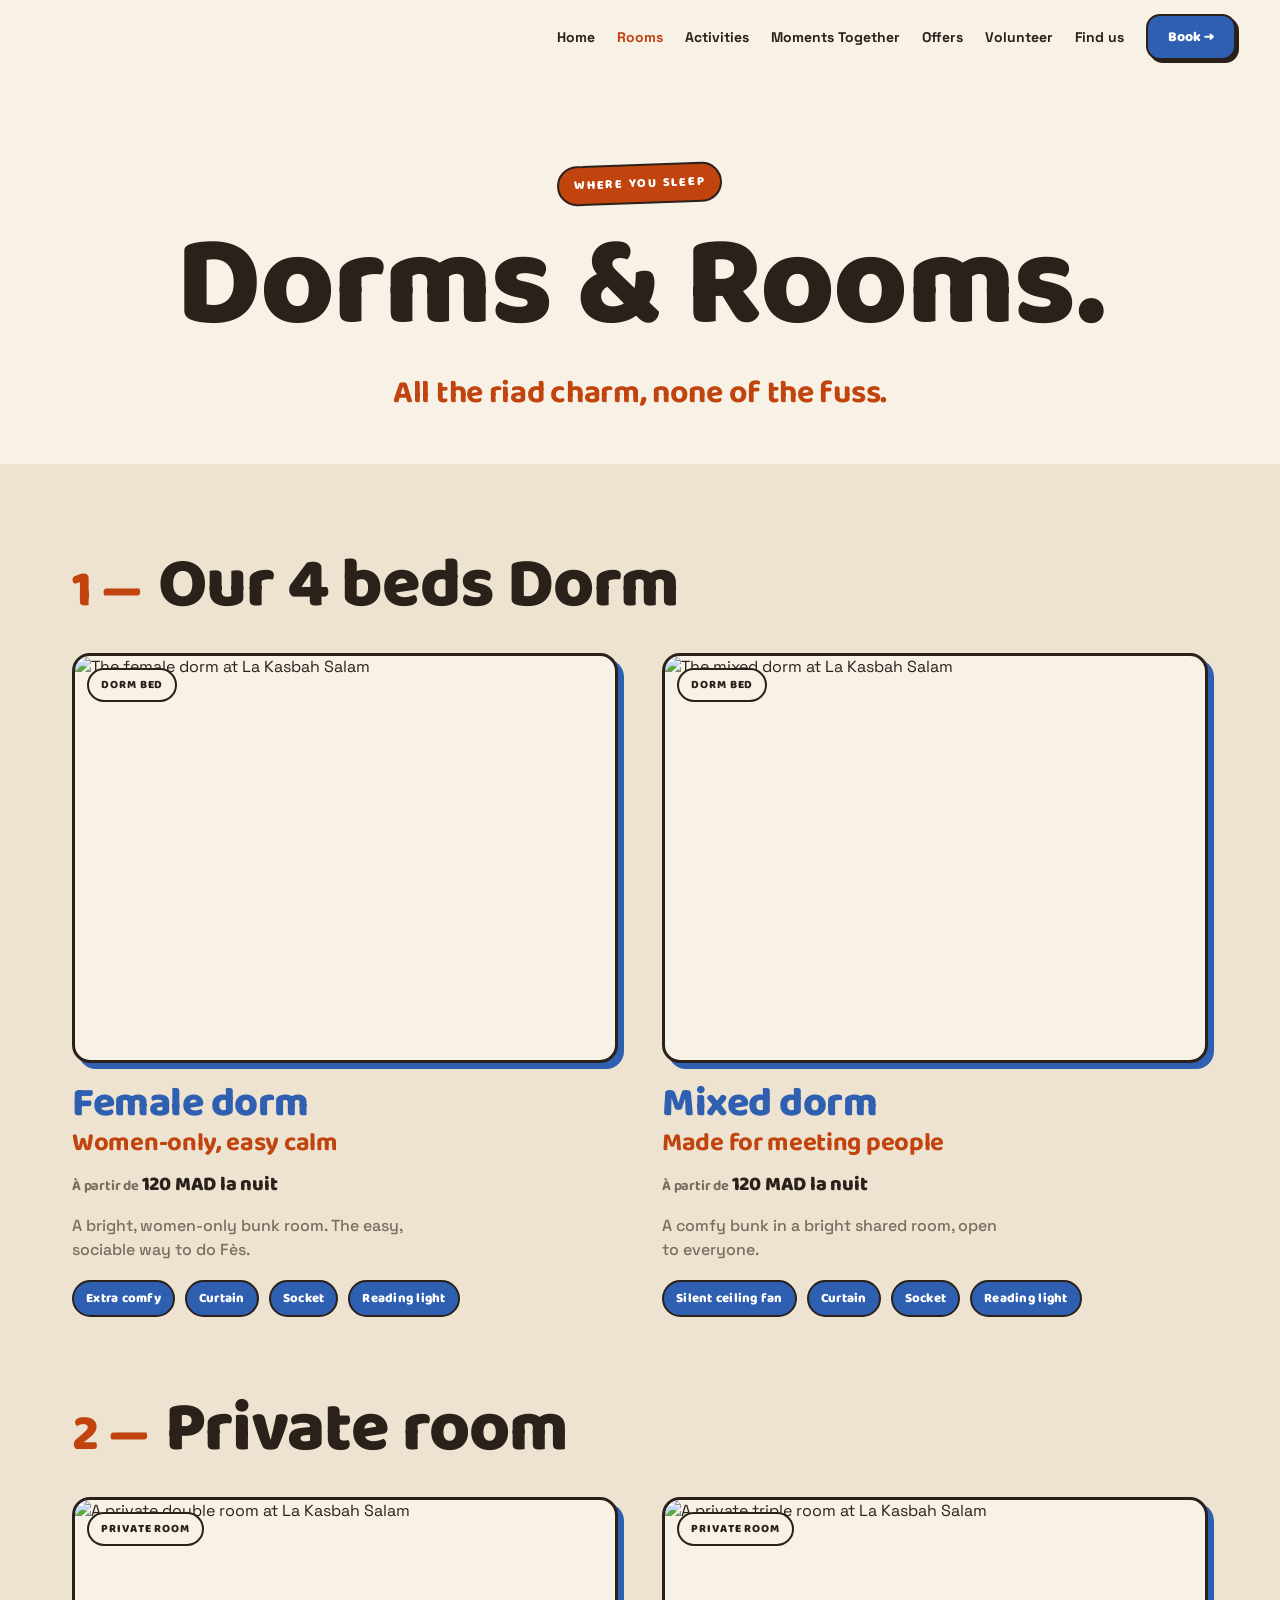
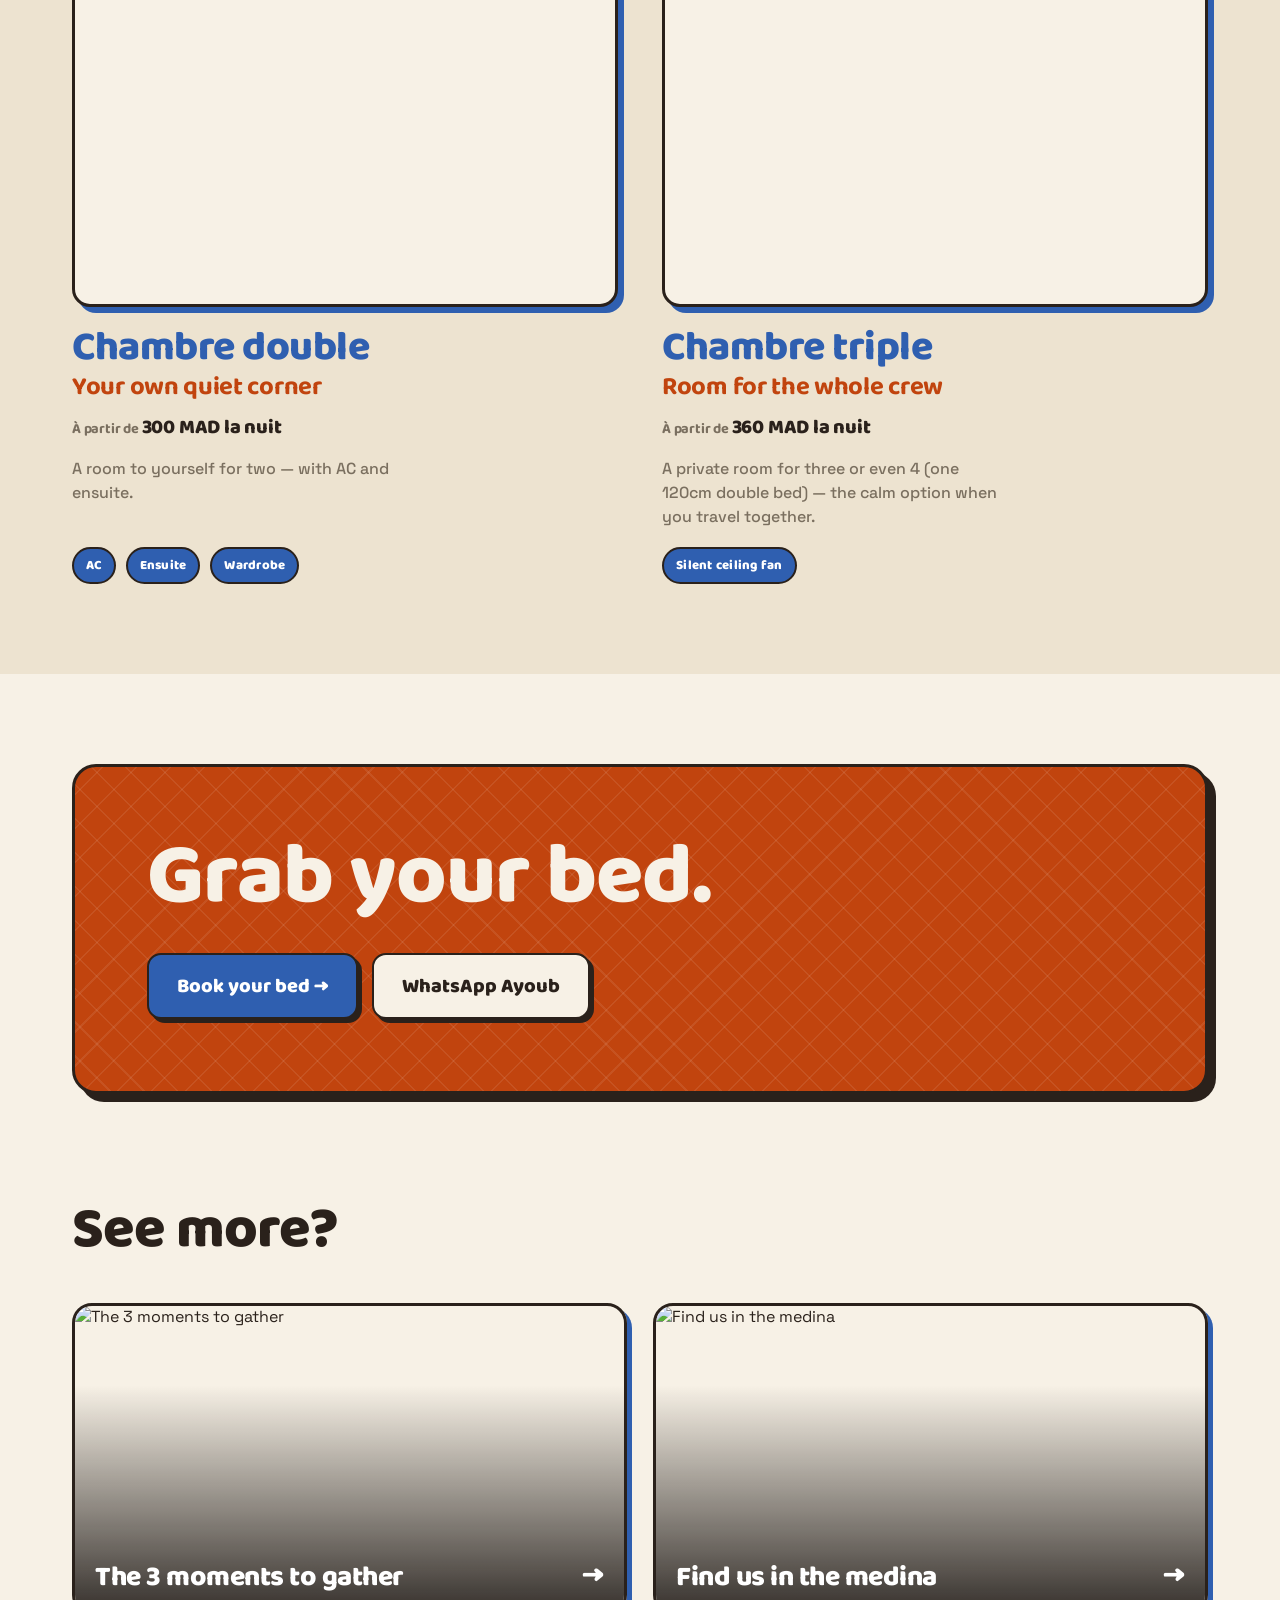
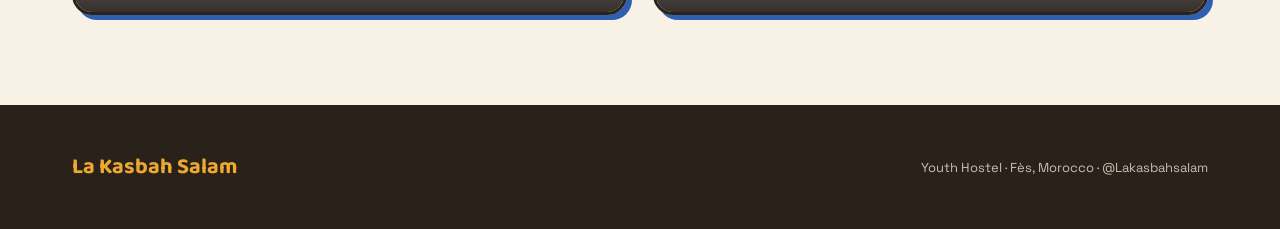
==== rooms.html @ 44ce2a3a "Add files via upload" ====
<!DOCTYPE html>
<html lang="en">
<head>
<meta charset="utf-8">
<meta name="viewport" content="width=device-width, initial-scale=1">
<title>Dorms & Rooms — La Kasbah Salam Hostel, Fès</title>
<meta name="description" content="Female and mixed dorms plus private double and triple rooms at La Kasbah Salam, a youth hostel in the Fès medina. Curtains, sockets, AC in privates.">
<link rel="preconnect" href="https://fonts.googleapis.com">
<link rel="preconnect" href="https://fonts.gstatic.com" crossorigin>
<link href="https://fonts.googleapis.com/css2?family=Baloo+2:wght@500;600;700;800&family=Caveat:wght@700&family=Space+Grotesk:wght@400;500;600;700&display=swap" rel="stylesheet">
<link rel="stylesheet" href="style.css">
</head>
<body>

<nav class="nav">
  <span></span>
  <div class="nav-links">
    <a class="nav-link" href="index.html">Home</a>
    <a class="nav-link active" href="rooms.html">Rooms</a>
    <a class="nav-link" href="activities.html">Activities</a>
    <a class="nav-link" href="moments.html">Moments Together</a>
    <a class="nav-link" href="offers.html">Offers</a>
    <a class="nav-link" href="volunteering.html">Volunteer</a>
    <a class="nav-link" href="find-us.html">Find us</a>
    <a class="btn-book" href="https://beds24.com/booking2.php?propid=334299&referer=BookingPage" target="_blank" rel="noopener">Book →</a>
  </div>
</nav>

<section class="sec" style="padding-bottom:clamp(30px,5vh,52px); text-align:center;">
  <div class="rise" style="animation-delay:.05s; margin-bottom:clamp(16px,3vh,28px);"><span class="pill">Where you sleep</span></div>
  <h1 class="rise" style="margin:0; font-family:var(--display); font-weight:800; font-size:clamp(3.4rem,10vw,8rem); line-height:.86; letter-spacing:-1.5px; animation-delay:.15s;">Dorms &amp; Rooms.</h1>
  <p class="rise" style="margin:clamp(20px,3vh,32px) auto 0; max-width:32ch; font-family:var(--display); font-weight:700; font-size:clamp(1.3rem,2.6vw,2rem); letter-spacing:-.3px; color:var(--terra); animation-delay:.55s;">All the riad charm, none of the fuss.</p>
</section>

<section class="band-alt sec">
  <div class="room-head reveal">
    <span class="room-num">1&nbsp;—</span>
    <h2>Our 4 beds Dorm</h2>
  </div>
  <div class="room-grid">
    <article class="room-card reveal">
      <div class="room-figure"><img class="clip" src="assets/room-dorm-2.webp" alt="The female dorm at La Kasbah Salam"><span class="room-badge">Dorm bed</span></div>
      <h3 class="room-title">Female dorm</h3>
      <p class="room-tag">Women-only, easy calm</p>
      <p class="room-price"><small>À partir de </small>120 MAD la nuit</p>
      <p class="room-detail">A bright, women-only bunk room. The easy, sociable way to do Fès.</p>
      <div class="feature-row"><span class="feature">Extra comfy</span><span class="feature">Curtain</span><span class="feature">Socket</span><span class="feature">Reading light</span></div>
    </article>
    <article class="room-card reveal">
      <div class="room-figure"><img class="clip" src="assets/room-dorm-mixed.webp" alt="The mixed dorm at La Kasbah Salam"><span class="room-badge">Dorm bed</span></div>
      <h3 class="room-title">Mixed dorm</h3>
      <p class="room-tag">Made for meeting people</p>
      <p class="room-price"><small>À partir de </small>120 MAD la nuit</p>
      <p class="room-detail">A comfy bunk in a bright shared room, open to everyone.</p>
      <div class="feature-row"><span class="feature">Silent ceiling fan</span><span class="feature">Curtain</span><span class="feature">Socket</span><span class="feature">Reading light</span></div>
    </article>
  </div>

  <div class="room-head room-head--gap reveal">
    <span class="room-num">2&nbsp;—</span>
    <h2>Private room</h2>
  </div>
  <div class="room-grid">
    <article class="room-card reveal">
      <div class="room-figure"><img class="clip" src="assets/room-double.webp" alt="A private double room at La Kasbah Salam"><span class="room-badge">Private room</span></div>
      <h3 class="room-title">Chambre double</h3>
      <p class="room-tag">Your own quiet corner</p>
      <p class="room-price"><small>À partir de </small>300 MAD la nuit</p>
      <p class="room-detail">A room to yourself for two — with AC and ensuite.</p>
      <div class="feature-row"><span class="feature">AC</span><span class="feature">Ensuite</span><span class="feature">Wardrobe</span></div>
    </article>
    <article class="room-card reveal">
      <div class="room-figure"><img class="clip" src="assets/room-triple.webp" alt="A private triple room at La Kasbah Salam"><span class="room-badge">Private room</span></div>
      <h3 class="room-title">Chambre triple</h3>
      <p class="room-tag">Room for the whole crew</p>
      <p class="room-price"><small>À partir de </small>360 MAD la nuit</p>
      <p class="room-detail">A private room for three or even 4 (one 120cm double bed) — the calm option when you travel together.</p>
      <div class="feature-row"><span class="feature">Silent ceiling fan</span></div>
    </article>
  </div>
</section>

<section class="sec">
  <div class="cta cta--shadow hatch hatch--light reveal">
    <h2 style="margin:0; font-family:var(--display); font-weight:800; letter-spacing:-1px; line-height:.9; font-size:clamp(2.6rem,7vw,5.4rem); color:var(--paper);">Grab your bed.</h2>
    <div style="display:flex; flex-wrap:wrap; gap:14px; margin-top:clamp(28px,4vh,44px);">
      <a class="btn btn--gold" href="https://beds24.com/booking2.php?propid=334299&referer=BookingPage" target="_blank" rel="noopener">Book your bed →</a>
      <a class="btn btn--paper" href="https://wa.me/212635929822" target="_blank" rel="noopener">WhatsApp Ayoub</a>
    </div>
  </div>
</section>

<section class="seemore sec" style="padding-top:0;">
  <h2 class="reveal" style="margin:0 0 clamp(24px,3vh,36px); font-family:var(--display); font-weight:800; letter-spacing:-1px; font-size:clamp(2.4rem,5vw,3.6rem);">See more?</h2>
  <div class="card-grid">
    <a class="tile reveal" href="moments.html"><img src="assets/breakfast-hero.webp" alt="The 3 moments to gather"><span class="tile__scrim"></span><span class="tile__cap"><span class="tile__title">The 3 moments to gather</span><span class="tile__arrow">→</span></span></a>
    <a class="tile reveal" href="find-us.html"><img src="assets/terrace.webp" alt="Find us in the medina"><span class="tile__scrim"></span><span class="tile__cap"><span class="tile__title">Find us in the medina</span><span class="tile__arrow">→</span></span></a>
  </div>
</section>

<footer class="footer">
  <div class="footer__brand">La Kasbah Salam</div>
  <span class="footer__meta">Youth Hostel · Fès, Morocco · @Lakasbahsalam</span>
</footer>

</body>
</html>
---- style.css ----
/* La Kasbah Salam — shared static styles */
:root{
  --brand:#EDA92E; --brand-tint:#D5DEF3; --gold:#2F5FB0; --terra:#C1440E;
  --ink:#2A211B; --paper:#F7F1E6; --paper-alt:#EDE3D0; --muted:#7a6f5f; --on-brand:#2A211B;
  --sans:'Space Grotesk',sans-serif; --display:'Baloo 2',cursive; --hand:'Caveat',cursive;
}
*{box-sizing:border-box;}
html{scroll-behavior:smooth;}
body{margin:0; background:var(--paper); color:var(--ink); font-family:var(--sans); overflow-x:clip;}
a{text-decoration:none; color:inherit;}
img{max-width:100%;}
::selection{background:#E4C58B; color:var(--ink);}
:focus-visible{outline:2px solid var(--gold); outline-offset:2px;}

/* ---- hatch texture helper ---- */
.hatch{position:relative; overflow:hidden;}
.hatch::before{content:""; position:absolute; inset:0; pointer-events:none;
  background-image:
    repeating-linear-gradient(45deg, rgba(0,0,0,.045) 0 1.5px, transparent 1.5px 26px),
    repeating-linear-gradient(-45deg, rgba(0,0,0,.045) 0 1.5px, transparent 1.5px 26px);}
.hatch--light::before{
  background-image:
    repeating-linear-gradient(45deg, rgba(255,255,255,.08) 0 1.5px, transparent 1.5px 24px),
    repeating-linear-gradient(-45deg, rgba(255,255,255,.08) 0 1.5px, transparent 1.5px 24px);}
.hatch>*{position:relative;}

/* ---- framed image ---- */
.framed{border-radius:22px; border:4px solid var(--ink); box-shadow:10px 10px 0 var(--gold); display:block;}

/* ---- nav ---- */
.nav{position:sticky; top:0; z-index:100; display:flex; align-items:center; justify-content:space-between;
  gap:16px; padding:14px clamp(20px,5vw,44px); background:rgba(247,241,230,.9); backdrop-filter:blur(10px); flex-wrap:wrap;}
.nav-links{display:flex; align-items:center; gap:clamp(12px,1.8vw,22px); flex-wrap:wrap; margin-left:auto;}
.nav-link{font-weight:700; font-size:14px; color:var(--ink); transition:color .18s ease;}
.nav-link:hover{color:var(--terra);}
.nav-link.active{color:var(--terra);}
.btn-book{font-family:var(--display); font-weight:800; font-size:14px; background:var(--gold); color:#fff;
  padding:10px 20px; border-radius:14px; border:2.5px solid var(--ink); box-shadow:3px 3px 0 var(--ink);
  transition:transform .16s ease, box-shadow .16s ease;}
.btn-book:hover{transform:translate(-1px,-1px); box-shadow:4px 4px 0 var(--ink);}

/* ---- generic section paddings ---- */
.sec{padding:clamp(52px,10vh,120px) clamp(20px,6vw,72px);}
.wrap{max-width:1200px; margin:0 auto;}

/* ---- big display headings with stacked colour words ---- */
.stack{margin:0; font-family:var(--display); font-weight:800; line-height:.84; letter-spacing:-1.5px;}
.stack span{display:block;}
.t-ink{color:var(--ink);} .t-gold{color:var(--gold);} .t-terra{color:var(--terra);}
.indent-1{margin-left:clamp(18px,5vw,70px);}
.indent-2{margin-left:clamp(36px,10vw,140px);}

/* ---- pill / badge ---- */
.pill{display:inline-block; background:var(--terra); color:#fff; font-family:var(--display); font-weight:800;
  font-size:12.5px; letter-spacing:.14em; text-transform:uppercase; padding:8px 15px; border-radius:999px;
  border:2.5px solid var(--ink); transform:rotate(-2deg);}

/* ---- buttons on colour bands ---- */
.btn{display:inline-block; font-family:var(--display); font-weight:800; font-size:clamp(1rem,1.6vw,1.25rem);
  padding:15px 28px; border-radius:14px; border:2.5px solid var(--ink); box-shadow:4px 4px 0 var(--ink);
  transition:transform .16s ease, box-shadow .16s ease;}
.btn:hover{transform:translate(-2px,-2px); box-shadow:6px 6px 0 var(--ink);}
.btn--gold{background:var(--gold); color:#fff;}
.btn--paper{background:var(--paper); color:var(--ink);}

/* ---- offer / see-more cards ---- */
.card-grid{display:grid; grid-template-columns:repeat(auto-fit,minmax(240px,1fr)); gap:clamp(16px,2vw,26px);}
.tile{position:relative; display:block; overflow:hidden; border:3px solid var(--ink); border-radius:20px;
  box-shadow:5px 5px 0 var(--gold); aspect-ratio:4/5;}
.tile img{position:absolute; inset:0; width:100%; height:100%; object-fit:cover; display:block;
  transition:transform .5s cubic-bezier(.22,.61,.36,1);}
.tile:hover img{transform:scale(1.06);}
.tile__scrim{position:absolute; inset:0;
  background:linear-gradient(to top, rgba(20,15,12,.85) 0%, rgba(20,15,12,.3) 48%, rgba(20,15,12,0) 74%);}
.tile__num{position:absolute; left:clamp(16px,1.6vw,22px); top:clamp(16px,1.6vw,22px);
  font-family:var(--display); font-weight:700; font-size:.8rem; color:rgba(255,255,255,.7);}
.tile__cap{position:absolute; left:clamp(16px,1.6vw,22px); right:clamp(16px,1.6vw,22px); bottom:clamp(16px,1.6vw,22px);
  display:flex; align-items:flex-end; justify-content:space-between; gap:12px;}
.tile__title{font-family:var(--display); font-weight:800; letter-spacing:-.5px; line-height:.98;
  font-size:clamp(1.5rem,2.2vw,2.05rem); color:#fff;}
.tile__arrow{flex:none; font-family:var(--display); font-weight:700; font-size:clamp(1.6rem,2.4vw,2.2rem);
  line-height:1; color:#fff; transition:transform .3s ease;}
.tile:hover .tile__arrow{transform:translateX(8px);}

/* ---- amenity grid ---- */
.amenity-grid{display:grid; grid-template-columns:repeat(auto-fit,minmax(180px,1fr)); gap:clamp(12px,1.6vw,18px);}
.amenity{background:var(--paper); border:2.5px solid var(--ink); border-radius:16px; box-shadow:4px 4px 0 var(--ink);
  padding:clamp(18px,2vw,26px);}
.amenity__icon{font-size:clamp(2rem,3vw,2.6rem); line-height:1; margin-bottom:8px;}
.amenity img{width:clamp(2.4rem,3.6vw,3rem); height:clamp(2.4rem,3.6vw,3rem); object-fit:contain; display:block; margin-bottom:8px;}
.amenity__label{font-family:var(--display); font-weight:800; font-size:clamp(1.2rem,1.9vw,1.6rem); letter-spacing:-.3px; color:var(--ink);}

/* ---- cta band ---- */
.cta{position:relative; overflow:hidden; background:var(--terra); color:var(--paper);
  border:3px solid var(--ink); border-radius:24px; padding:clamp(40px,7vw,72px);}

/* ---- footer ---- */
.footer{background:var(--ink); color:var(--paper); padding:clamp(30px,5vh,44px) clamp(20px,6vw,72px);
  display:flex; align-items:center; justify-content:space-between; gap:20px; flex-wrap:wrap;}
.footer__brand{font-family:var(--display); font-weight:700; font-size:22px; color:var(--brand);}
.footer__meta{font-size:13px; color:#c9beb0; text-align:right;}

/* ---- room cards ---- */
.band-alt{background:var(--paper-alt);}
.room-head{display:flex; align-items:baseline; gap:16px; flex-wrap:wrap; margin-bottom:clamp(28px,4vh,44px);}
.room-head--gap{margin-top:clamp(56px,9vh,104px);}
.room-num{font-family:var(--display); font-weight:800; font-size:clamp(2rem,4vw,3.4rem); color:var(--terra); line-height:.9;}
.room-head h2{margin:0; font-family:var(--display); font-weight:800; letter-spacing:-1px; font-size:clamp(2.4rem,5.5vw,4.4rem); color:var(--ink); line-height:.9;}
.room-grid{display:grid; grid-template-columns:repeat(auto-fit,minmax(260px,1fr)); gap:clamp(28px,3.5vw,44px);}
.room-card{display:flex; flex-direction:column;}
.room-figure{position:relative; border:3px solid var(--ink); border-radius:18px; overflow:hidden; box-shadow:6px 6px 0 var(--gold); aspect-ratio:4/3; background:var(--paper);}
.room-figure img{width:100%; height:100%; object-fit:cover; display:block;}
.room-badge{position:absolute; top:12px; left:12px; font-family:var(--display); font-weight:800; font-size:.72rem; letter-spacing:.08em; text-transform:uppercase; background:var(--paper); color:var(--ink); padding:6px 12px; border-radius:999px; border:2.5px solid var(--ink);}
.room-title{margin:22px 0 0; font-family:var(--display); font-weight:800; line-height:.94; letter-spacing:-.5px; font-size:clamp(1.8rem,3.2vw,2.6rem); color:var(--gold);}
.room-tag{margin:8px 0 0; font-family:var(--display); font-weight:700; line-height:.95; letter-spacing:-.3px; font-size:clamp(1.2rem,2.2vw,1.6rem); color:var(--terra);}
.room-price{margin:12px 0 0; font-family:var(--display); font-weight:800; font-size:clamp(1rem,1.8vw,1.25rem); letter-spacing:-.2px; color:var(--ink);}
.room-price small{font-weight:700; font-size:.72em; color:var(--muted);}
.room-detail{margin:14px 0 0; max-width:34ch; font-size:1rem; line-height:1.5; font-weight:500; color:var(--muted);}
.feature-row{display:flex; flex-wrap:wrap; align-items:center; gap:10px; margin-top:auto; padding-top:18px;}
.feature{font-family:var(--display); font-weight:800; font-size:.82rem; letter-spacing:.02em; background:var(--gold); color:#fff; padding:6px 12px; border-radius:999px; border:2.5px solid var(--ink);}

/* ---- cta with drop shadow (inner pages) ---- */
.cta--shadow{box-shadow:8px 8px 0 var(--ink);}

/* ---- ritual rows (moments) ---- */
.ritual-list{display:flex; flex-direction:column; gap:clamp(20px,3vh,40px);}
.ritual{border-radius:28px; overflow:hidden; display:grid; grid-template-columns:repeat(auto-fit,minmax(340px,1fr)); align-items:stretch;}
.ritual__text{padding:clamp(44px,6vw,100px); display:flex; flex-direction:column; justify-content:center;}
.ritual__meta{display:flex; align-items:center; gap:14px; margin-bottom:clamp(18px,3vh,32px);}
.ritual__idx{font-family:var(--display); font-weight:700; font-size:clamp(1.1rem,1.8vw,1.5rem); color:var(--brand);}
.ritual__rule{height:2px; width:clamp(40px,6vw,80px); background:rgba(247,241,230,.4);}
.ritual__label{font-family:var(--display); font-weight:700; font-size:clamp(.95rem,1.4vw,1.15rem); letter-spacing:.12em; text-transform:uppercase; color:rgba(247,241,230,.6);}
.ritual__title{margin:0; font-family:var(--display); font-weight:800; line-height:.82; letter-spacing:-2px; font-size:clamp(3.2rem,8.5vw,7.5rem); color:var(--brand);}
.ritual__title span{display:block;}
.ritual__detail{margin:clamp(22px,3.5vh,36px) 0 0; max-width:40ch; font-size:clamp(1.1rem,1.6vw,1.35rem); line-height:1.5; font-weight:500; color:#EDE3D0;}
.ritual__media{position:relative; overflow:hidden; min-height:clamp(340px,46vh,470px);}
.ritual__media img{position:absolute; inset:0; width:100%; height:100%; object-fit:cover; display:block;}
.ritual:nth-child(even) .ritual__text{order:0;}
.ritual:nth-child(even) .ritual__media{order:-1;}

/* ---- see more strip ---- */
.seemore .card-grid{grid-template-columns:repeat(auto-fit,minmax(300px,1fr));}
.seemore .tile{aspect-ratio:16/9;}

/* ---- placeholder (photo not supplied yet) ---- */
.ph{display:flex; align-items:center; justify-content:center; text-align:center; padding:24px; background:var(--paper-alt); color:var(--muted); font-weight:600; font-size:.95rem; line-height:1.4;}
.leaflet-container{font-family:var(--sans);}

/* ---- scroll reveals ---- */
@keyframes ksRise{from{opacity:0; transform:translateY(30px);} to{opacity:1; transform:none;}}
@keyframes ksReveal{from{opacity:0; transform:translateY(42px);} to{opacity:1; transform:none;}}
@keyframes ksClip{from{opacity:0; clip-path:inset(0 0 100% 0);} to{opacity:1; clip-path:inset(0 0 0 0);}}
.rise{opacity:0; animation:ksRise .8s cubic-bezier(.22,.61,.36,1) both;}
.reveal{animation:ksReveal both linear; animation-timeline:view(); animation-range:entry 0% cover 30%;}
.clip{animation:ksClip both linear; animation-timeline:view(); animation-range:entry 0% cover 42%;}
@supports not (animation-timeline: view()){ .reveal,.clip{animation:none; opacity:1; clip-path:none;} }
@media (prefers-reduced-motion: reduce){ .rise,.reveal,.clip{animation:none; opacity:1; clip-path:none;} }
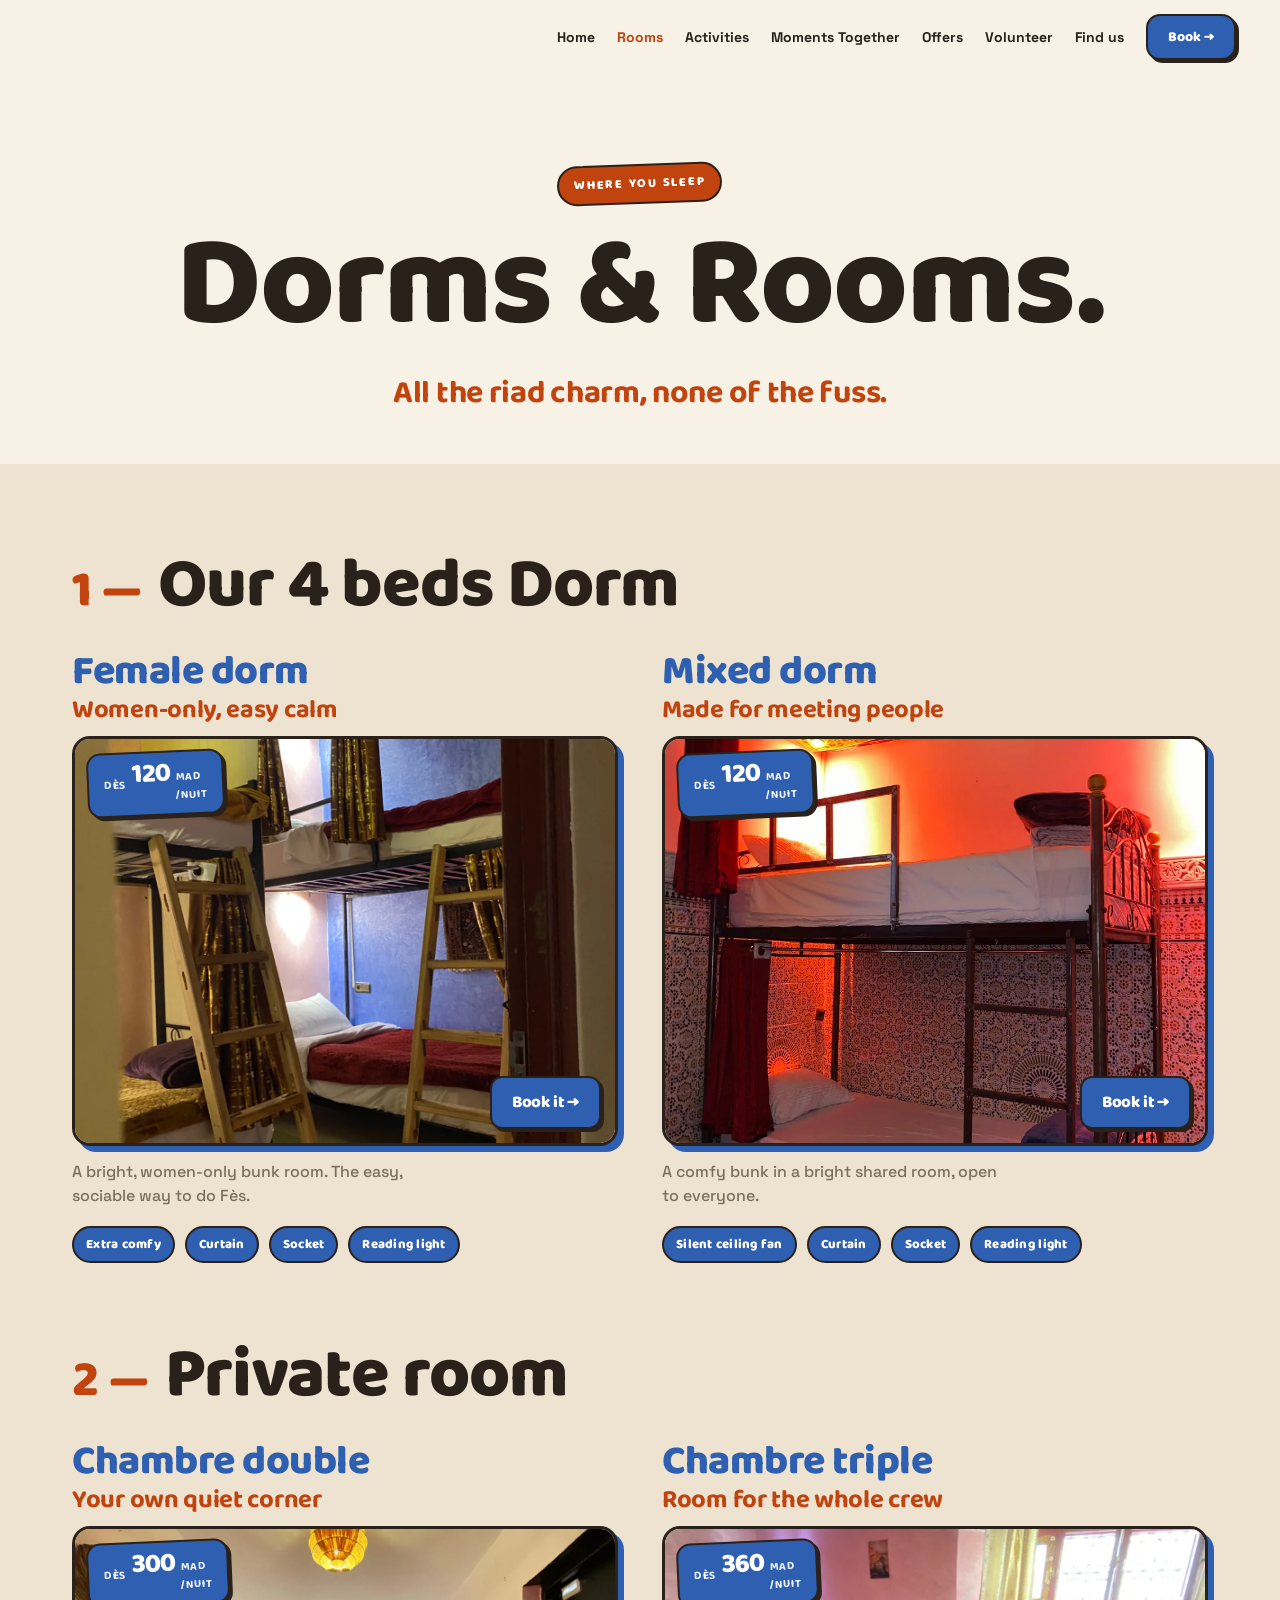
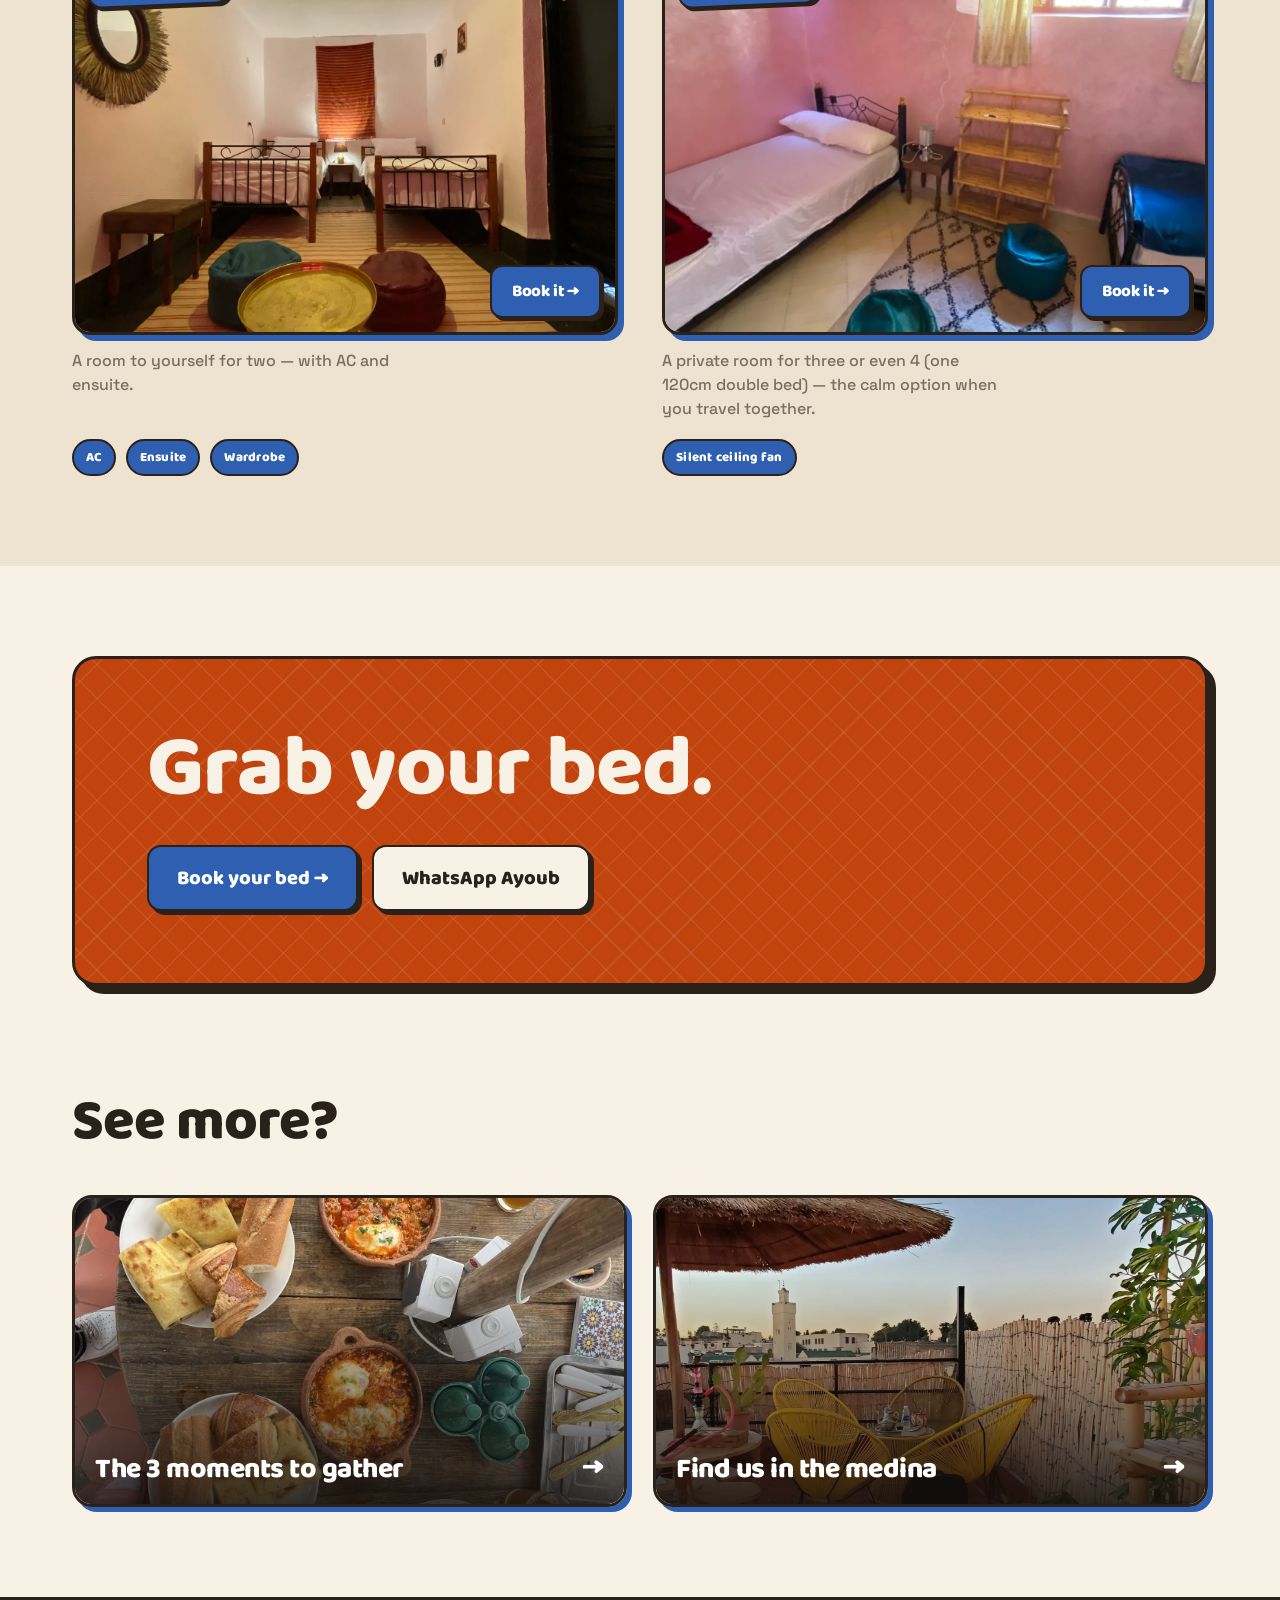
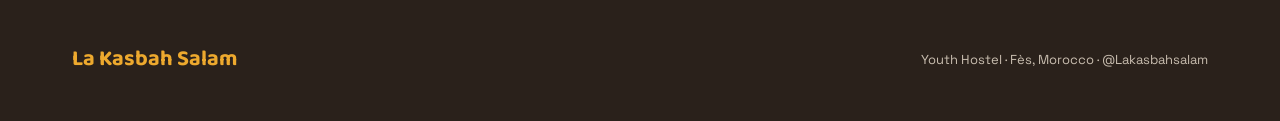
==== commit 40c32d3c: "Add files via upload" ====
--- a/rooms.html
+++ b/rooms.html
@@ -39,18 +39,16 @@
   </div>
   <div class="room-grid">
     <article class="room-card reveal">
-      <div class="room-figure"><img class="clip" src="assets/room-dorm-2.webp" alt="The female dorm at La Kasbah Salam"><span class="room-badge">Dorm bed</span></div>
+      <div class="room-figure"><img class="clip" src="assets/room-dorm-2.webp" alt="The female dorm at La Kasbah Salam"><span class="room-badge"><small class="from">Dès</small><b>120</b><small>MAD<br>/nuit</small></span><a class="room-book" href="https://beds24.com/booking.php?propid=334299&roomid=692079&referer=BookingLink" target="_blank" rel="noopener">Book it →</a></div>
       <h3 class="room-title">Female dorm</h3>
       <p class="room-tag">Women-only, easy calm</p>
-      <p class="room-price"><small>À partir de </small>120 MAD la nuit</p>
       <p class="room-detail">A bright, women-only bunk room. The easy, sociable way to do Fès.</p>
       <div class="feature-row"><span class="feature">Extra comfy</span><span class="feature">Curtain</span><span class="feature">Socket</span><span class="feature">Reading light</span></div>
     </article>
     <article class="room-card reveal">
-      <div class="room-figure"><img class="clip" src="assets/room-dorm-mixed.webp" alt="The mixed dorm at La Kasbah Salam"><span class="room-badge">Dorm bed</span></div>
+      <div class="room-figure"><img class="clip" src="assets/room-dorm-mixed.webp" alt="The mixed dorm at La Kasbah Salam"><span class="room-badge"><small class="from">Dès</small><b>120</b><small>MAD<br>/nuit</small></span><a class="room-book" href="https://beds24.com/booking.php?propid=334299&referer=BookingLink" target="_blank" rel="noopener">Book it →</a></div>
       <h3 class="room-title">Mixed dorm</h3>
       <p class="room-tag">Made for meeting people</p>
-      <p class="room-price"><small>À partir de </small>120 MAD la nuit</p>
       <p class="room-detail">A comfy bunk in a bright shared room, open to everyone.</p>
       <div class="feature-row"><span class="feature">Silent ceiling fan</span><span class="feature">Curtain</span><span class="feature">Socket</span><span class="feature">Reading light</span></div>
     </article>
@@ -62,18 +60,16 @@
   </div>
   <div class="room-grid">
     <article class="room-card reveal">
-      <div class="room-figure"><img class="clip" src="assets/room-double.webp" alt="A private double room at La Kasbah Salam"><span class="room-badge">Private room</span></div>
+      <div class="room-figure"><img class="clip" src="assets/room-double.webp" alt="A private double room at La Kasbah Salam"><span class="room-badge"><small class="from">Dès</small><b>300</b><small>MAD<br>/nuit</small></span><a class="room-book" href="https://beds24.com/booking.php?propid=334299&roomid=692084&referer=BookingLink" target="_blank" rel="noopener">Book it →</a></div>
       <h3 class="room-title">Chambre double</h3>
       <p class="room-tag">Your own quiet corner</p>
-      <p class="room-price"><small>À partir de </small>300 MAD la nuit</p>
       <p class="room-detail">A room to yourself for two — with AC and ensuite.</p>
       <div class="feature-row"><span class="feature">AC</span><span class="feature">Ensuite</span><span class="feature">Wardrobe</span></div>
     </article>
     <article class="room-card reveal">
-      <div class="room-figure"><img class="clip" src="assets/room-triple.webp" alt="A private triple room at La Kasbah Salam"><span class="room-badge">Private room</span></div>
+      <div class="room-figure"><img class="clip" src="assets/room-triple.webp" alt="A private triple room at La Kasbah Salam"><span class="room-badge"><small class="from">Dès</small><b>360</b><small>MAD<br>/nuit</small></span><a class="room-book" href="https://beds24.com/booking.php?propid=334299&roomid=692080&referer=BookingLink" target="_blank" rel="noopener">Book it →</a></div>
       <h3 class="room-title">Chambre triple</h3>
       <p class="room-tag">Room for the whole crew</p>
-      <p class="room-price"><small>À partir de </small>360 MAD la nuit</p>
       <p class="room-detail">A private room for three or even 4 (one 120cm double bed) — the calm option when you travel together.</p>
       <div class="feature-row"><span class="feature">Silent ceiling fan</span></div>
     </article>
--- a/style.css
+++ b/style.css
@@ -108,16 +108,25 @@
 .room-head h2{margin:0; font-family:var(--display); font-weight:800; letter-spacing:-1px; font-size:clamp(2.4rem,5.5vw,4.4rem); color:var(--ink); line-height:.9;}
 .room-grid{display:grid; grid-template-columns:repeat(auto-fit,minmax(260px,1fr)); gap:clamp(28px,3.5vw,44px);}
 .room-card{display:flex; flex-direction:column;}
-.room-figure{position:relative; border:3px solid var(--ink); border-radius:18px; overflow:hidden; box-shadow:6px 6px 0 var(--gold); aspect-ratio:4/3; background:var(--paper);}
+.room-figure{position:relative; order:0; margin-top:14px; border:3px solid var(--ink); border-radius:18px; overflow:hidden; box-shadow:6px 6px 0 var(--gold); aspect-ratio:4/3; background:var(--paper);}
 .room-figure img{width:100%; height:100%; object-fit:cover; display:block;}
-.room-badge{position:absolute; top:12px; left:12px; font-family:var(--display); font-weight:800; font-size:.72rem; letter-spacing:.08em; text-transform:uppercase; background:var(--paper); color:var(--ink); padding:6px 12px; border-radius:999px; border:2.5px solid var(--ink);}
-.room-title{margin:22px 0 0; font-family:var(--display); font-weight:800; line-height:.94; letter-spacing:-.5px; font-size:clamp(1.8rem,3.2vw,2.6rem); color:var(--gold);}
-.room-tag{margin:8px 0 0; font-family:var(--display); font-weight:700; line-height:.95; letter-spacing:-.3px; font-size:clamp(1.2rem,2.2vw,1.6rem); color:var(--terra);}
+.room-badge{position:absolute; top:12px; left:12px; display:flex; align-items:baseline; gap:6px; font-family:var(--display); background:var(--gold); color:#fff; padding:9px 15px; border-radius:14px; border:2.5px solid var(--ink); box-shadow:3px 3px 0 var(--ink); transform:rotate(-2.5deg);}
+.room-badge b{font-weight:800; font-size:1.7rem; line-height:.9; letter-spacing:-1px;}
+.room-badge small{font-weight:700; font-size:.7rem; text-transform:uppercase; letter-spacing:.05em; opacity:.92;}
+.room-badge small.from{align-self:center; font-size:.72rem;}
+.room-title{order:-2; margin:0; font-family:var(--display); font-weight:800; line-height:.94; letter-spacing:-.5px; font-size:clamp(1.8rem,3.2vw,2.6rem); color:var(--gold);}
+.room-tag{order:-1; margin:6px 0 0; font-family:var(--display); font-weight:700; line-height:.95; letter-spacing:-.3px; font-size:clamp(1.2rem,2.2vw,1.6rem); color:var(--terra);}
 .room-price{margin:12px 0 0; font-family:var(--display); font-weight:800; font-size:clamp(1rem,1.8vw,1.25rem); letter-spacing:-.2px; color:var(--ink);}
 .room-price small{font-weight:700; font-size:.72em; color:var(--muted);}
 .room-detail{margin:14px 0 0; max-width:34ch; font-size:1rem; line-height:1.5; font-weight:500; color:var(--muted);}
 .feature-row{display:flex; flex-wrap:wrap; align-items:center; gap:10px; margin-top:auto; padding-top:18px;}
 .feature{font-family:var(--display); font-weight:800; font-size:.82rem; letter-spacing:.02em; background:var(--gold); color:#fff; padding:6px 12px; border-radius:999px; border:2.5px solid var(--ink);}
+.room-book{position:absolute; right:14px; bottom:14px; z-index:2; display:inline-flex; align-items:center; gap:8px;
+  font-family:var(--display); font-weight:800; font-size:1.05rem; letter-spacing:-.2px;
+  background:var(--gold); color:#fff; padding:11px 20px; border-radius:12px;
+  border:2.5px solid var(--ink); box-shadow:3px 3px 0 var(--ink);
+  transition:transform .16s ease, box-shadow .16s ease, background .16s ease;}
+.room-book:hover{transform:translate(-2px,-2px); box-shadow:5px 5px 0 var(--ink); background:var(--terra);}
 
 /* ---- cta with drop shadow (inner pages) ---- */
 .cta--shadow{box-shadow:8px 8px 0 var(--ink);}
